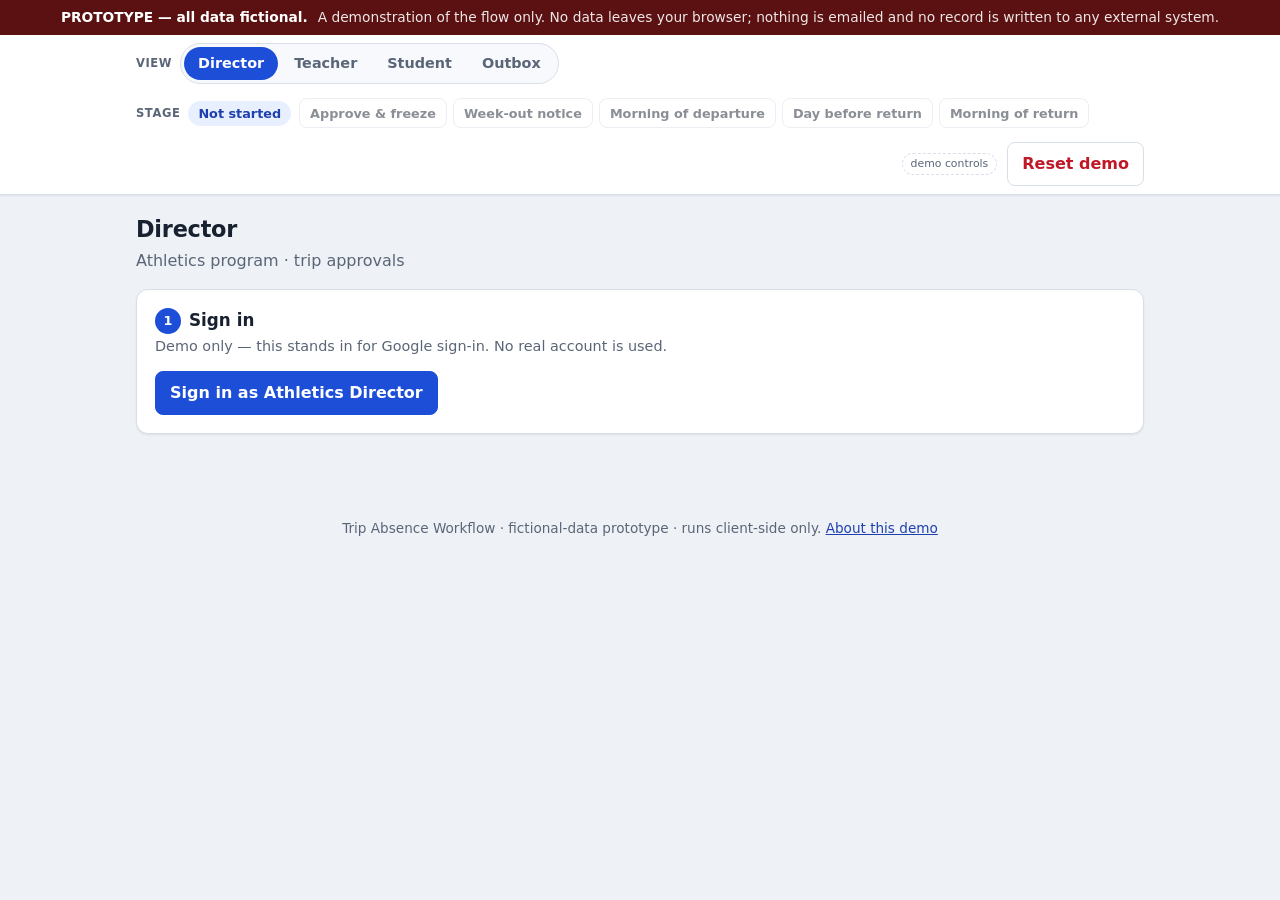
==== index.html @ 953b7033 "Build Trip Absence Workflow clickable prototype Front-end-only prototype per BUILD-BRIEF.md: Directo" ====
<!DOCTYPE html>
<html lang="en">
<head>
  <meta charset="UTF-8" />
  <meta name="viewport" content="width=device-width, initial-scale=1" />
  <meta name="color-scheme" content="light dark" />
  <!-- Embeddable as an iframe (e.g. Google Sites); harmless when served directly. -->
  <meta http-equiv="Content-Security-Policy" content="frame-ancestors *" />
  <meta name="description" content="Prototype of a school Trip Absence Workflow. Fictional data, no backend — runs entirely in the browser." />
  <title>Trip Absence Workflow — Prototype</title>
  <link rel="icon" href="data:image/svg+xml,<svg xmlns='http://www.w3.org/2000/svg' viewBox='0 0 100 100'><text y='.9em' font-size='90'>🧭</text></svg>" />
  <link rel="stylesheet" href="./styles.css" />
</head>
<body>
  <a class="skip-link" href="#view">Skip to content</a>

  <!-- Persistent fictional-data banner -->
  <header class="banner" role="banner">
    <strong>PROTOTYPE — all data fictional.</strong>
    <span class="banner__sub">A demonstration of the flow only. No data leaves your browser; nothing is emailed and no record is written to any external system.</span>
  </header>

  <!-- Demo-only control bar -->
  <div class="toolbar" id="toolbar">
    <div class="toolbar__inner">
      <div class="toolbar__group">
        <span class="toolbar__label" id="view-label">View</span>
        <div class="seg" role="group" aria-labelledby="view-label" id="view-seg">
          <button type="button" class="seg__btn" data-view="director">Director</button>
          <button type="button" class="seg__btn" data-view="teacher">Teacher</button>
          <button type="button" class="seg__btn" data-view="student">Student</button>
          <button type="button" class="seg__btn" data-view="outbox">Outbox</button>
        </div>
      </div>

      <div class="toolbar__group" id="viewing-as-group" hidden>
        <label class="toolbar__label" for="viewing-as">Viewing as</label>
        <select id="viewing-as" class="select"></select>
      </div>

      <div class="toolbar__group toolbar__stages">
        <span class="toolbar__label">Stage</span>
        <span id="stage-readout" class="stage-readout">Not started</span>
        <div class="stage-buttons" id="stage-buttons" role="group" aria-label="Advance the demo clock"></div>
      </div>

      <div class="toolbar__group toolbar__right">
        <span class="toolbar__demo-tag" title="These controls exist only for the demonstration">demo controls</span>
        <button type="button" id="reset-demo" class="btn btn--ghost btn--danger">Reset demo</button>
      </div>
    </div>
  </div>

  <main class="container">
    <div id="view" tabindex="-1"><!-- rendered by app.js --></div>
  </main>

  <footer class="app-footer">
    <p>Trip Absence Workflow · fictional-data prototype · runs client-side only.
       <a href="./README.md">About this demo</a></p>
  </footer>

  <!-- Overlays -->
  <div id="modal-root"></div>
  <div id="toast" class="toast" role="status" aria-live="polite"></div>

  <!-- Relative script paths so the app works at any mount path / from file://. -->
  <script src="./data.js"></script>
  <script src="./app.js"></script>
</body>
</html>
---- styles.css ----
/* =========================================================================
   Trip Absence Workflow — styles.css
   Clean, credible, school-appropriate. Light/dark via prefers-color-scheme.
   ========================================================================= */
:root {
  --accent: #1d4ed8;
  --accent-strong: #1e40af;
  --accent-soft: #e8efff;
  --ink: #18212f;
  --ink-soft: #5a6677;
  --bg: #eef1f6;
  --surface: #ffffff;
  --surface-2: #f7f9fc;
  --border: #d9dfe9;
  --red: #c01827;     --red-bg: #fdecee;
  --amber: #9a6400;   --amber-bg: #fdf2dc;
  --green: #157a45;   --green-bg: #e5f6ec;
  --radius: 12px; --radius-sm: 8px;
  --shadow: 0 1px 2px rgba(16,24,40,.06), 0 10px 26px rgba(16,24,40,.06);
  --shadow-sm: 0 1px 2px rgba(16,24,40,.08);
  --font: system-ui, -apple-system, "Segoe UI", Roboto, Helvetica, Arial, sans-serif;
  --maxw: 1040px;
}
@media (prefers-color-scheme: dark) {
  :root {
    --accent: #6f9bff; --accent-strong: #8db1ff; --accent-soft: #1b2740;
    --ink: #e6edf5; --ink-soft: #9fabba;
    --bg: #0c1118; --surface: #151b24; --surface-2: #1b232e; --border: #2a333f;
    --red: #ff8088; --red-bg: #3a1d22;
    --amber: #f2c463; --amber-bg: #3a2f12;
    --green: #62d39a; --green-bg: #133527;
    --shadow: 0 1px 2px rgba(0,0,0,.4), 0 10px 26px rgba(0,0,0,.35);
  }
}

* , *::before, *::after { box-sizing: border-box; }
body { margin: 0; font-family: var(--font); color: var(--ink); background: var(--bg); line-height: 1.5; }
h1,h2,h3,h4,p { margin: 0; }
a { color: var(--accent-strong); }
code { font-family: ui-monospace, Menlo, Consolas, monospace; background: var(--surface-2);
  border: 1px solid var(--border); border-radius: 4px; padding: 0 .3em; font-size: .9em; }

.skip-link { position: absolute; left: -999px; top: 0; background: var(--accent);
  color: #fff; padding: 8px 14px; z-index: 100; border-radius: 0 0 8px 0; }
.skip-link:focus { left: 0; }

/* Banner */
.banner { background: #5b1111; color: #fff; padding: 7px 16px; text-align: center;
  font-size: .86rem; position: sticky; top: 0; z-index: 30; }
@media (prefers-color-scheme: dark) { .banner { background: #6a1717; } }
.banner__sub { opacity: .9; display: inline-block; margin-left: .4em; }

/* Toolbar */
.toolbar { background: var(--surface); border-bottom: 1px solid var(--border);
  position: sticky; top: 0; z-index: 25; box-shadow: var(--shadow-sm); }
.toolbar__inner { max-width: var(--maxw); margin: 0 auto; padding: 8px 16px;
  display: flex; flex-wrap: wrap; gap: 14px 18px; align-items: center; }
.toolbar__group { display: flex; align-items: center; gap: 8px; }
.toolbar__label { font-size: .72rem; text-transform: uppercase; letter-spacing: .05em;
  color: var(--ink-soft); font-weight: 700; }
.toolbar__right { margin-left: auto; gap: 10px; }
.toolbar__demo-tag { font-size: .68rem; color: var(--ink-soft); border: 1px dashed var(--border);
  border-radius: 999px; padding: 2px 8px; }
.toolbar__stages { flex-wrap: wrap; }
.stage-readout { font-size: .8rem; font-weight: 700; color: var(--accent-strong);
  background: var(--accent-soft); border-radius: 999px; padding: 3px 10px; }
.stage-buttons { display: flex; flex-wrap: wrap; gap: 6px; }

/* Segmented control */
.seg { display: inline-flex; background: var(--surface-2); border: 1px solid var(--border);
  border-radius: 999px; padding: 3px; gap: 2px; }
.seg__btn { border: 0; background: transparent; color: var(--ink-soft); font: inherit;
  font-weight: 600; font-size: .9rem; padding: 6px 14px; border-radius: 999px; cursor: pointer; }
.seg__btn:hover { color: var(--ink); }
.seg__btn[aria-pressed="true"] { background: var(--accent); color: #fff; }

/* Buttons */
.btn { font: inherit; font-weight: 600; color: var(--ink); background: var(--surface);
  border: 1px solid var(--border); border-radius: var(--radius-sm); padding: 9px 14px;
  min-height: 40px; cursor: pointer; white-space: nowrap; }
.btn:hover { border-color: var(--accent); }
.btn:active { transform: translateY(1px); }
.btn:disabled { opacity: .5; cursor: not-allowed; }
.btn--primary { background: var(--accent); border-color: var(--accent); color: #fff; }
.btn--primary:hover { background: var(--accent-strong); border-color: var(--accent-strong); }
.btn--ghost { background: transparent; }
.btn--danger { color: var(--red); }
.btn--danger:hover { border-color: var(--red); }
.btn--sm { min-height: 32px; padding: 5px 10px; font-size: .85rem; }
.btn--stage { min-height: 30px; padding: 4px 10px; font-size: .8rem; }
.btn--stage[data-fired="true"] { background: var(--green-bg); border-color: var(--green); color: var(--green); }

:where(button, a, input, select, textarea):focus-visible {
  outline: 3px solid color-mix(in srgb, var(--accent) 45%, transparent); outline-offset: 1px;
  border-radius: 6px; }

[hidden] { display: none !important; }

/* Layout */
.container { max-width: var(--maxw); margin: 0 auto; padding: 18px 16px 60px; }
.view-head { margin-bottom: 16px; }
.view-head h1 { font-size: 1.4rem; letter-spacing: -.01em; }
.view-head p { color: var(--ink-soft); margin-top: 2px; }
.muted { color: var(--ink-soft); }
.stack > * + * { margin-top: 14px; }

/* Cards */
.card { background: var(--surface); border: 1px solid var(--border); border-radius: var(--radius);
  box-shadow: var(--shadow-sm); padding: 18px; }
.card + .card { margin-top: 14px; }
.card__title { font-size: 1.05rem; font-weight: 700; display: flex; align-items: center; gap: 8px; }
.card__title .step { display: inline-grid; place-items: center; width: 26px; height: 26px;
  border-radius: 50%; background: var(--accent); color: #fff; font-size: .8rem; }
.card__sub { color: var(--ink-soft); font-size: .9rem; margin-top: 2px; }
.card__body { margin-top: 14px; }
.row { display: flex; flex-wrap: wrap; gap: 12px; align-items: flex-end; }
.row > .grow { flex: 1 1 220px; }

/* Forms */
label.field-label, .field-label { font-weight: 600; font-size: .88rem; display: block; margin-bottom: 5px; }
.input, .select, textarea { width: 100%; font: inherit; color: var(--ink); background: var(--surface);
  border: 1px solid var(--border); border-radius: var(--radius-sm); padding: 9px 11px; min-height: 40px; }
textarea { resize: vertical; min-height: 64px; }
.help { font-size: .8rem; color: var(--ink-soft); margin-top: 4px; }

/* Definition list */
.kv { display: grid; grid-template-columns: 1fr; gap: 10px 22px; }
@media (min-width: 560px) { .kv { grid-template-columns: 1fr 1fr; } }
.kv div { display: flex; flex-direction: column; gap: 2px; }
.kv dt { font-size: .74rem; text-transform: uppercase; letter-spacing: .04em; color: var(--ink-soft); }
.kv dd { margin: 0; font-weight: 600; }

/* Tables */
.table-wrap { overflow-x: auto; border: 1px solid var(--border); border-radius: var(--radius-sm); }
table { width: 100%; border-collapse: collapse; font-size: .9rem; }
th, td { text-align: left; padding: 9px 12px; border-bottom: 1px solid var(--border); white-space: nowrap; }
thead th { background: var(--surface-2); font-size: .76rem; text-transform: uppercase; letter-spacing: .04em; color: var(--ink-soft); }
tbody tr:last-child td { border-bottom: 0; }
tr.flagged td { background: var(--amber-bg); }
.cell-flag { color: var(--amber); font-weight: 700; font-size: .8rem; white-space: normal; }

/* Status pills + dots */
.pill { display: inline-flex; align-items: center; gap: 6px; border-radius: 999px;
  padding: 3px 10px; font-size: .8rem; font-weight: 700; border: 1px solid transparent; }
.pill .dot { width: 9px; height: 9px; border-radius: 50%; }
.pill--red { background: var(--red-bg); color: var(--red); } .pill--red .dot { background: var(--red); }
.pill--amber { background: var(--amber-bg); color: var(--amber); } .pill--amber .dot { background: var(--amber); }
.pill--green { background: var(--green-bg); color: var(--green); } .pill--green .dot { background: var(--green); }
.pill--neutral { background: var(--surface-2); color: var(--ink-soft); border-color: var(--border); }

/* Tag / chips */
.chip { display: inline-block; background: var(--surface-2); border: 1px solid var(--border);
  border-radius: 999px; padding: 2px 9px; font-size: .78rem; color: var(--ink-soft); }

/* Affected list */
.affected-group { border: 1px solid var(--border); border-radius: var(--radius-sm); padding: 12px; }
.affected-group + .affected-group { margin-top: 10px; }
.affected-group h4 { font-size: .95rem; }
.affected-group ul { margin: 8px 0 0; padding-left: 18px; }
.affected-group li { font-size: .88rem; }

/* List of selectable students (teacher view) */
.list { display: flex; flex-direction: column; gap: 8px; }
.list__item { display: flex; align-items: center; gap: 10px; width: 100%; text-align: left;
  background: var(--surface); border: 1px solid var(--border); border-radius: var(--radius-sm);
  padding: 10px 12px; cursor: pointer; font: inherit; }
.list__item:hover { border-color: var(--accent); }
.list__item[aria-current="true"] { border-color: var(--accent); background: var(--accent-soft); }
.list__item .grow { flex: 1; }
.list__item small { color: var(--ink-soft); }

/* Two-column split (teacher) */
.split { display: grid; grid-template-columns: 1fr; gap: 14px; }
@media (min-width: 820px) { .split { grid-template-columns: 320px 1fr; align-items: start; } }

/* Radio / checkbox groups */
.opt { display: flex; align-items: flex-start; gap: 9px; padding: 7px 0; cursor: pointer; }
.opt input { width: 18px; height: 18px; margin-top: 2px; accent-color: var(--accent); }
.opt .opt__text { font-weight: 500; }
.opt .opt__hint { display: block; font-size: .8rem; color: var(--ink-soft); }
fieldset { border: 1px solid var(--border); border-radius: var(--radius-sm); padding: 12px 14px; margin: 0; }
legend { font-weight: 700; font-size: .9rem; padding: 0 6px; }

/* Three-question finalize block */
.three-q { display: flex; flex-direction: column; gap: 6px; }
.three-q .q { display: flex; align-items: center; gap: 10px; justify-content: space-between;
  padding: 8px 0; border-bottom: 1px dashed var(--border); }
.three-q .q:last-child { border-bottom: 0; }
.yn { display: inline-flex; gap: 4px; }
.yn button { min-height: 32px; padding: 4px 12px; }
.yn button[aria-pressed="true"][data-yn="yes"] { background: var(--green); border-color: var(--green); color: #fff; }
.yn button[aria-pressed="true"][data-yn="no"] { background: var(--red); border-color: var(--red); color: #fff; }

/* Templates (close-out) */
.template { border: 1px solid var(--border); border-radius: var(--radius-sm); padding: 12px; background: var(--surface-2); }
.template + .template { margin-top: 10px; }
.template__head { display: flex; align-items: center; gap: 10px; }
.template__head h4 { font-size: .92rem; flex: 1; }
.template pre { white-space: pre-wrap; font-family: inherit; font-size: .86rem; margin: 8px 0 0;
  background: var(--surface); border: 1px solid var(--border); border-radius: 6px; padding: 10px; }
.note-box { border-left: 3px solid var(--accent); background: var(--accent-soft); border-radius: 6px;
  padding: 10px 12px; font-size: .86rem; }

/* Outbox email cards */
.email { border: 1px solid var(--border); border-radius: var(--radius); background: var(--surface); box-shadow: var(--shadow-sm); }
.email + .email { margin-top: 12px; }
.email__head { padding: 12px 14px; border-bottom: 1px solid var(--border); }
.email__subject { font-weight: 700; }
.email__meta { font-size: .82rem; color: var(--ink-soft); margin-top: 4px; }
.email__meta b { color: var(--ink); font-weight: 600; }
.email__body { padding: 12px 14px; white-space: pre-wrap; font-size: .9rem; }
.email__stage { font-size: .72rem; }

/* Dashboard */
.dash-group h3 { font-size: 1rem; margin: 18px 0 8px; }
.dash-card { display: flex; align-items: center; gap: 12px; }
.dash-card .grow { flex: 1; }
.countdown { font-weight: 700; color: var(--accent-strong); }

/* Empty states */
.empty { text-align: center; color: var(--ink-soft); padding: 36px 16px; border: 1px dashed var(--border);
  border-radius: var(--radius); background: var(--surface); }
.empty h3 { color: var(--ink); margin-bottom: 6px; }

/* File upload */
.dropzone { border: 1px dashed var(--border); border-radius: var(--radius-sm); padding: 16px; background: var(--surface-2); text-align: center; }
.dropzone input[type=file] { margin-top: 8px; }

/* Modal */
.modal-overlay { position: fixed; inset: 0; background: rgba(8,12,20,.55); display: grid; place-items: center;
  padding: 16px; z-index: 60; }
.modal { background: var(--surface); border-radius: var(--radius); box-shadow: var(--shadow);
  max-width: 460px; width: 100%; padding: 22px; }
.modal h2 { font-size: 1.15rem; margin-bottom: 8px; }
.modal p { color: var(--ink-soft); }
.modal__actions { display: flex; justify-content: flex-end; gap: 10px; margin-top: 18px; }

/* Toast */
.toast { position: fixed; left: 50%; bottom: 24px; transform: translateX(-50%) translateY(16px);
  background: var(--ink); color: var(--bg); padding: 10px 16px; border-radius: 999px; font-size: .9rem;
  box-shadow: var(--shadow); opacity: 0; pointer-events: none; transition: opacity .2s, transform .2s; z-index: 70; max-width: 92vw; }
.toast.show { opacity: 1; transform: translateX(-50%) translateY(0); }
.toast.error { background: var(--red); color: #fff; }

.app-footer { max-width: var(--maxw); margin: 0 auto; padding: 24px 16px; color: var(--ink-soft); font-size: .85rem; text-align: center; }

@media (prefers-reduced-motion: reduce) { * { transition: none !important; } }

/* Print: just the current view, single column */
@media print {
  .banner, .toolbar, .app-footer, .toast, .skip-link { display: none !important; }
  body { background: #fff; }
  .card, .email { box-shadow: none; break-inside: avoid; }
  .split { grid-template-columns: 1fr; }
}
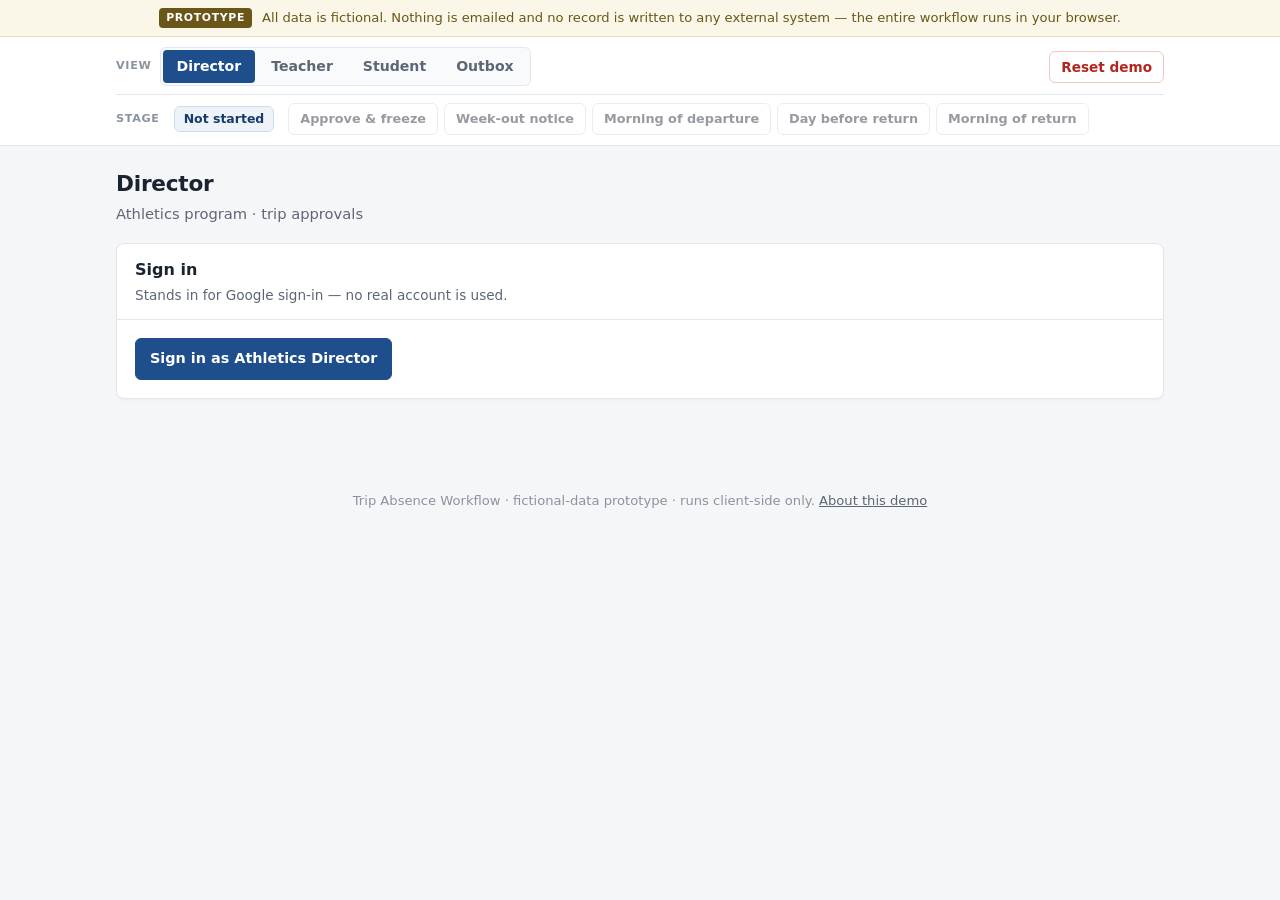
==== commit da180066: "Redesign: professional light theme, two-row toolbar, Drive-style Director sheet - Toolbar: View + Re" ====
--- a/index.html
+++ b/index.html
@@ -3,7 +3,7 @@
 <head>
   <meta charset="UTF-8" />
   <meta name="viewport" content="width=device-width, initial-scale=1" />
-  <meta name="color-scheme" content="light dark" />
+  <meta name="color-scheme" content="light" />
   <!-- Embeddable as an iframe (e.g. Google Sites); harmless when served directly. -->
   <meta http-equiv="Content-Security-Policy" content="frame-ancestors *" />
   <meta name="description" content="Prototype of a school Trip Absence Workflow. Fictional data, no backend — runs entirely in the browser." />
@@ -14,39 +14,40 @@
 <body>
   <a class="skip-link" href="#view">Skip to content</a>
 
-  <!-- Persistent fictional-data banner -->
-  <header class="banner" role="banner">
-    <strong>PROTOTYPE — all data fictional.</strong>
-    <span class="banner__sub">A demonstration of the flow only. No data leaves your browser; nothing is emailed and no record is written to any external system.</span>
-  </header>
+  <!-- Persistent fictional-data notice -->
+  <div class="banner" role="note">
+    <span class="banner__tag">Prototype</span>
+    <span class="banner__text">All data is fictional. Nothing is emailed and no record is written to any external system — the entire workflow runs in your browser.</span>
+  </div>
 
   <!-- Demo-only control bar -->
   <div class="toolbar" id="toolbar">
     <div class="toolbar__inner">
-      <div class="toolbar__group">
-        <span class="toolbar__label" id="view-label">View</span>
-        <div class="seg" role="group" aria-labelledby="view-label" id="view-seg">
-          <button type="button" class="seg__btn" data-view="director">Director</button>
-          <button type="button" class="seg__btn" data-view="teacher">Teacher</button>
-          <button type="button" class="seg__btn" data-view="student">Student</button>
-          <button type="button" class="seg__btn" data-view="outbox">Outbox</button>
+      <div class="toolbar__row">
+        <div class="toolbar__group">
+          <span class="toolbar__label" id="view-label">View</span>
+          <div class="seg" role="group" aria-labelledby="view-label" id="view-seg">
+            <button type="button" class="seg__btn" data-view="director">Director</button>
+            <button type="button" class="seg__btn" data-view="teacher">Teacher</button>
+            <button type="button" class="seg__btn" data-view="student">Student</button>
+            <button type="button" class="seg__btn" data-view="outbox">Outbox</button>
+          </div>
+        </div>
+
+        <div class="toolbar__group" id="viewing-as-group" hidden>
+          <label class="toolbar__label" for="viewing-as">Viewing as</label>
+          <select id="viewing-as" class="select select--inline"></select>
+        </div>
+
+        <div class="toolbar__group toolbar__right">
+          <button type="button" id="reset-demo" class="btn btn--sm btn--ghost btn--danger">Reset demo</button>
         </div>
       </div>
 
-      <div class="toolbar__group" id="viewing-as-group" hidden>
-        <label class="toolbar__label" for="viewing-as">Viewing as</label>
-        <select id="viewing-as" class="select"></select>
-      </div>
-
-      <div class="toolbar__group toolbar__stages">
+      <div class="toolbar__row toolbar__row--stages">
         <span class="toolbar__label">Stage</span>
         <span id="stage-readout" class="stage-readout">Not started</span>
         <div class="stage-buttons" id="stage-buttons" role="group" aria-label="Advance the demo clock"></div>
-      </div>
-
-      <div class="toolbar__group toolbar__right">
-        <span class="toolbar__demo-tag" title="These controls exist only for the demonstration">demo controls</span>
-        <button type="button" id="reset-demo" class="btn btn--ghost btn--danger">Reset demo</button>
       </div>
     </div>
   </div>
--- a/styles.css
+++ b/styles.css
@@ -1,255 +1,332 @@
 /* =========================================================================
    Trip Absence Workflow — styles.css
-   Clean, credible, school-appropriate. Light/dark via prefers-color-scheme.
+   Professional, flat, light. White surfaces, restrained accent, square-ish
+   corners, hairline borders rather than heavy shadows.
    ========================================================================= */
 :root {
-  --accent: #1d4ed8;
-  --accent-strong: #1e40af;
-  --accent-soft: #e8efff;
-  --ink: #18212f;
-  --ink-soft: #5a6677;
-  --bg: #eef1f6;
+  --accent: #1f4e8c;            /* a sober navy-blue */
+  --accent-strong: #163a69;
+  --accent-soft: #eef3fa;
+  --accent-line: #cdddf0;
+
+  --ink: #1b2330;
+  --ink-soft: #5c6675;
+  --ink-faint: #8a93a1;
+
+  --bg: #f5f6f8;
   --surface: #ffffff;
-  --surface-2: #f7f9fc;
-  --border: #d9dfe9;
-  --red: #c01827;     --red-bg: #fdecee;
-  --amber: #9a6400;   --amber-bg: #fdf2dc;
-  --green: #157a45;   --green-bg: #e5f6ec;
-  --radius: 12px; --radius-sm: 8px;
-  --shadow: 0 1px 2px rgba(16,24,40,.06), 0 10px 26px rgba(16,24,40,.06);
-  --shadow-sm: 0 1px 2px rgba(16,24,40,.08);
-  --font: system-ui, -apple-system, "Segoe UI", Roboto, Helvetica, Arial, sans-serif;
-  --maxw: 1040px;
+  --surface-2: #f8fafc;
+  --border: #e3e7ee;
+  --border-strong: #cfd6e0;
+
+  --red: #b3261e;     --red-bg: #fbecea;   --red-line: #f0c7c3;
+  --amber: #8a5a00;   --amber-bg: #fbf2df; --amber-line: #ecd9ad;
+  --green: #1d7a46;   --green-bg: #e8f5ed; --green-line: #bfe3cd;
+
+  --radius: 8px;
+  --radius-sm: 6px;
+  --radius-pill: 999px;
+  --shadow-sm: 0 1px 2px rgba(20, 30, 50, .05);
+  --shadow: 0 1px 3px rgba(20, 30, 50, .08);
+
+  --font: "Inter", system-ui, -apple-system, "Segoe UI", Roboto, Helvetica, Arial, sans-serif;
+  --maxw: 1080px;
 }
-@media (prefers-color-scheme: dark) {
-  :root {
-    --accent: #6f9bff; --accent-strong: #8db1ff; --accent-soft: #1b2740;
-    --ink: #e6edf5; --ink-soft: #9fabba;
-    --bg: #0c1118; --surface: #151b24; --surface-2: #1b232e; --border: #2a333f;
-    --red: #ff8088; --red-bg: #3a1d22;
-    --amber: #f2c463; --amber-bg: #3a2f12;
-    --green: #62d39a; --green-bg: #133527;
-    --shadow: 0 1px 2px rgba(0,0,0,.4), 0 10px 26px rgba(0,0,0,.35);
-  }
-}
 
 * , *::before, *::after { box-sizing: border-box; }
-body { margin: 0; font-family: var(--font); color: var(--ink); background: var(--bg); line-height: 1.5; }
-h1,h2,h3,h4,p { margin: 0; }
-a { color: var(--accent-strong); }
-code { font-family: ui-monospace, Menlo, Consolas, monospace; background: var(--surface-2);
-  border: 1px solid var(--border); border-radius: 4px; padding: 0 .3em; font-size: .9em; }
+html { -webkit-text-size-adjust: 100%; }
+body { margin: 0; font-family: var(--font); color: var(--ink); background: var(--bg);
+  line-height: 1.5; font-size: 15px; -webkit-font-smoothing: antialiased; }
+h1, h2, h3, h4, p { margin: 0; }
+a { color: var(--accent); }
+code { font-family: ui-monospace, SFMono-Regular, Menlo, Consolas, monospace;
+  background: var(--surface-2); border: 1px solid var(--border); border-radius: 4px;
+  padding: 0 .3em; font-size: .9em; }
 
 .skip-link { position: absolute; left: -999px; top: 0; background: var(--accent);
-  color: #fff; padding: 8px 14px; z-index: 100; border-radius: 0 0 8px 0; }
+  color: #fff; padding: 8px 14px; z-index: 100; border-radius: 0 0 6px 0; }
 .skip-link:focus { left: 0; }
 
-/* Banner */
-.banner { background: #5b1111; color: #fff; padding: 7px 16px; text-align: center;
-  font-size: .86rem; position: sticky; top: 0; z-index: 30; }
-@media (prefers-color-scheme: dark) { .banner { background: #6a1717; } }
-.banner__sub { opacity: .9; display: inline-block; margin-left: .4em; }
-
-/* Toolbar */
+.muted { color: var(--ink-soft); }
+[hidden] { display: none !important; }
+
+/* Banner — quiet, factual strip */
+.banner { display: flex; align-items: center; gap: 10px; justify-content: center;
+  flex-wrap: wrap; background: #fbf7e8; border-bottom: 1px solid #ecdfb8;
+  color: #6a5618; padding: 8px 16px; font-size: .82rem; }
+.banner__tag { text-transform: uppercase; letter-spacing: .06em; font-weight: 700;
+  font-size: .68rem; background: #6a5618; color: #fff; border-radius: 4px; padding: 2px 7px; }
+.banner__text { color: #6a5618; }
+
+/* =========================================================================
+   Toolbar — two tidy rows; nothing overflows
+   ========================================================================= */
 .toolbar { background: var(--surface); border-bottom: 1px solid var(--border);
-  position: sticky; top: 0; z-index: 25; box-shadow: var(--shadow-sm); }
-.toolbar__inner { max-width: var(--maxw); margin: 0 auto; padding: 8px 16px;
-  display: flex; flex-wrap: wrap; gap: 14px 18px; align-items: center; }
+  position: sticky; top: 0; z-index: 25; }
+.toolbar__inner { max-width: var(--maxw); margin: 0 auto; padding: 10px 16px;
+  display: flex; flex-direction: column; gap: 8px; }
+.toolbar__row { display: flex; align-items: center; gap: 14px; flex-wrap: wrap; }
+.toolbar__row--stages { padding-top: 8px; border-top: 1px solid var(--border); }
 .toolbar__group { display: flex; align-items: center; gap: 8px; }
-.toolbar__label { font-size: .72rem; text-transform: uppercase; letter-spacing: .05em;
-  color: var(--ink-soft); font-weight: 700; }
-.toolbar__right { margin-left: auto; gap: 10px; }
-.toolbar__demo-tag { font-size: .68rem; color: var(--ink-soft); border: 1px dashed var(--border);
-  border-radius: 999px; padding: 2px 8px; }
-.toolbar__stages { flex-wrap: wrap; }
-.stage-readout { font-size: .8rem; font-weight: 700; color: var(--accent-strong);
-  background: var(--accent-soft); border-radius: 999px; padding: 3px 10px; }
+.toolbar__right { margin-left: auto; }
+.toolbar__label { font-size: .7rem; text-transform: uppercase; letter-spacing: .06em;
+  color: var(--ink-faint); font-weight: 700; }
+.stage-readout { font-size: .78rem; font-weight: 600; color: var(--accent-strong);
+  background: var(--accent-soft); border: 1px solid var(--accent-line);
+  border-radius: var(--radius-sm); padding: 3px 9px; }
 .stage-buttons { display: flex; flex-wrap: wrap; gap: 6px; }
 
-/* Segmented control */
+/* Segmented control — flatter, rectangular with a soft radius */
 .seg { display: inline-flex; background: var(--surface-2); border: 1px solid var(--border);
-  border-radius: 999px; padding: 3px; gap: 2px; }
+  border-radius: var(--radius-sm); padding: 2px; gap: 2px; }
 .seg__btn { border: 0; background: transparent; color: var(--ink-soft); font: inherit;
-  font-weight: 600; font-size: .9rem; padding: 6px 14px; border-radius: 999px; cursor: pointer; }
-.seg__btn:hover { color: var(--ink); }
+  font-weight: 600; font-size: .88rem; padding: 6px 14px; border-radius: 4px; cursor: pointer; }
+.seg__btn:hover { color: var(--ink); background: rgba(31,78,140,.06); }
 .seg__btn[aria-pressed="true"] { background: var(--accent); color: #fff; }
 
-/* Buttons */
-.btn { font: inherit; font-weight: 600; color: var(--ink); background: var(--surface);
-  border: 1px solid var(--border); border-radius: var(--radius-sm); padding: 9px 14px;
-  min-height: 40px; cursor: pointer; white-space: nowrap; }
-.btn:hover { border-color: var(--accent); }
-.btn:active { transform: translateY(1px); }
-.btn:disabled { opacity: .5; cursor: not-allowed; }
+/* =========================================================================
+   Buttons — flat, rectangular
+   ========================================================================= */
+.btn { font: inherit; font-weight: 600; font-size: .9rem; color: var(--ink);
+  background: var(--surface); border: 1px solid var(--border-strong);
+  border-radius: var(--radius-sm); padding: 9px 14px; min-height: 38px; cursor: pointer;
+  white-space: nowrap; transition: background .12s, border-color .12s; }
+.btn:hover { background: var(--surface-2); border-color: var(--accent-line); }
+.btn:active { background: var(--accent-soft); }
+.btn:disabled { opacity: .45; cursor: not-allowed; background: var(--surface); }
 .btn--primary { background: var(--accent); border-color: var(--accent); color: #fff; }
 .btn--primary:hover { background: var(--accent-strong); border-color: var(--accent-strong); }
-.btn--ghost { background: transparent; }
-.btn--danger { color: var(--red); }
-.btn--danger:hover { border-color: var(--red); }
-.btn--sm { min-height: 32px; padding: 5px 10px; font-size: .85rem; }
-.btn--stage { min-height: 30px; padding: 4px 10px; font-size: .8rem; }
-.btn--stage[data-fired="true"] { background: var(--green-bg); border-color: var(--green); color: var(--green); }
+.btn--primary:disabled { background: var(--accent); border-color: var(--accent); }
+.btn--ghost { background: transparent; border-color: var(--border); }
+.btn--ghost:hover { background: var(--surface-2); }
+.btn--danger { color: var(--red); border-color: var(--red-line); }
+.btn--danger:hover { background: var(--red-bg); border-color: var(--red); }
+.btn--sm { min-height: 32px; padding: 5px 11px; font-size: .85rem; }
+.btn--stage { min-height: 30px; padding: 5px 11px; font-size: .8rem; font-weight: 600; }
+.btn--stage[data-fired="true"] { background: var(--green-bg); border-color: var(--green-line); color: var(--green); }
+.btn--block { width: 100%; justify-content: center; display: inline-flex; align-items: center; gap: 8px; }
 
 :where(button, a, input, select, textarea):focus-visible {
-  outline: 3px solid color-mix(in srgb, var(--accent) 45%, transparent); outline-offset: 1px;
-  border-radius: 6px; }
-
-[hidden] { display: none !important; }
-
-/* Layout */
-.container { max-width: var(--maxw); margin: 0 auto; padding: 18px 16px 60px; }
-.view-head { margin-bottom: 16px; }
-.view-head h1 { font-size: 1.4rem; letter-spacing: -.01em; }
-.view-head p { color: var(--ink-soft); margin-top: 2px; }
-.muted { color: var(--ink-soft); }
-.stack > * + * { margin-top: 14px; }
-
-/* Cards */
-.card { background: var(--surface); border: 1px solid var(--border); border-radius: var(--radius);
-  box-shadow: var(--shadow-sm); padding: 18px; }
-.card + .card { margin-top: 14px; }
-.card__title { font-size: 1.05rem; font-weight: 700; display: flex; align-items: center; gap: 8px; }
-.card__title .step { display: inline-grid; place-items: center; width: 26px; height: 26px;
-  border-radius: 50%; background: var(--accent); color: #fff; font-size: .8rem; }
-.card__sub { color: var(--ink-soft); font-size: .9rem; margin-top: 2px; }
-.card__body { margin-top: 14px; }
+  outline: 2px solid var(--accent); outline-offset: 1px; border-radius: 5px; }
+
+/* =========================================================================
+   Layout
+   ========================================================================= */
+.container { max-width: var(--maxw); margin: 0 auto; padding: 22px 16px 64px; }
+.view-head { margin-bottom: 18px; }
+.view-head h1 { font-size: 1.35rem; font-weight: 700; letter-spacing: -.01em; }
+.view-head p { color: var(--ink-soft); margin-top: 3px; font-size: .92rem; }
+.stack > * + * { margin-top: 16px; }
+
+/* Section tabs (Director: Approve / Dashboard) */
+.tabs { display: inline-flex; gap: 4px; border-bottom: 1px solid var(--border);
+  margin-bottom: 18px; width: 100%; }
+.tabs__btn { border: 0; background: transparent; font: inherit; font-weight: 600;
+  font-size: .92rem; color: var(--ink-soft); padding: 8px 14px; cursor: pointer;
+  border-bottom: 2px solid transparent; margin-bottom: -1px; }
+.tabs__btn:hover { color: var(--ink); }
+.tabs__btn[aria-pressed="true"] { color: var(--accent); border-bottom-color: var(--accent); }
+
+/* =========================================================================
+   Cards — flat, hairline border
+   ========================================================================= */
+.card { background: var(--surface); border: 1px solid var(--border);
+  border-radius: var(--radius); box-shadow: var(--shadow-sm); }
+.card__head { padding: 14px 18px; border-bottom: 1px solid var(--border); }
+.card__head--plain { border-bottom: 0; padding-bottom: 0; }
+.card__title { font-size: 1rem; font-weight: 700; display: flex; align-items: center;
+  gap: 9px; flex-wrap: wrap; }
+.card__sub { color: var(--ink-soft); font-size: .85rem; margin-top: 3px; }
+.card__body { padding: 18px; }
+.card__body + .card__body { padding-top: 0; }
+.card + .card { margin-top: 16px; }
+
+.eyebrow { font-size: .7rem; text-transform: uppercase; letter-spacing: .06em;
+  font-weight: 700; color: var(--accent); }
+
 .row { display: flex; flex-wrap: wrap; gap: 12px; align-items: flex-end; }
 .row > .grow { flex: 1 1 220px; }
-
-/* Forms */
-label.field-label, .field-label { font-weight: 600; font-size: .88rem; display: block; margin-bottom: 5px; }
-.input, .select, textarea { width: 100%; font: inherit; color: var(--ink); background: var(--surface);
-  border: 1px solid var(--border); border-radius: var(--radius-sm); padding: 9px 11px; min-height: 40px; }
-textarea { resize: vertical; min-height: 64px; }
-.help { font-size: .8rem; color: var(--ink-soft); margin-top: 4px; }
+.row--between { justify-content: space-between; align-items: center; }
+.spacer { flex: 1 1 auto; }
+
+/* =========================================================================
+   Forms
+   ========================================================================= */
+.field-label { font-weight: 600; font-size: .85rem; display: block; margin-bottom: 5px; color: var(--ink); }
+.input, .select, textarea { width: 100%; font: inherit; font-size: .92rem; color: var(--ink);
+  background: var(--surface); border: 1px solid var(--border-strong);
+  border-radius: var(--radius-sm); padding: 9px 11px; min-height: 38px; }
+.input:focus, .select:focus, textarea:focus { border-color: var(--accent); }
+.select--inline { min-height: 34px; padding: 5px 9px; font-size: .88rem; border-color: var(--border); }
+textarea { resize: vertical; min-height: 60px; line-height: 1.45; }
+.help { font-size: .8rem; color: var(--ink-soft); margin-top: 5px; }
 
 /* Definition list */
-.kv { display: grid; grid-template-columns: 1fr; gap: 10px 22px; }
+.kv { display: grid; grid-template-columns: 1fr; gap: 12px 24px; }
 @media (min-width: 560px) { .kv { grid-template-columns: 1fr 1fr; } }
 .kv div { display: flex; flex-direction: column; gap: 2px; }
-.kv dt { font-size: .74rem; text-transform: uppercase; letter-spacing: .04em; color: var(--ink-soft); }
-.kv dd { margin: 0; font-weight: 600; }
-
-/* Tables */
+.kv dt { font-size: .72rem; text-transform: uppercase; letter-spacing: .04em; color: var(--ink-faint); font-weight: 600; }
+.kv dd { margin: 0; font-weight: 600; font-size: .92rem; }
+
+/* Two-column Director layout: sheet (main) + side rail */
+.dir-grid { display: grid; grid-template-columns: 1fr; gap: 16px; align-items: start; }
+@media (min-width: 900px) { .dir-grid { grid-template-columns: minmax(0, 1.6fr) minmax(280px, 1fr); } }
+.dir-side { display: flex; flex-direction: column; gap: 16px; position: sticky; top: 132px; }
+@media (max-width: 899px) { .dir-side { position: static; } }
+
+/* =========================================================================
+   Tables
+   ========================================================================= */
 .table-wrap { overflow-x: auto; border: 1px solid var(--border); border-radius: var(--radius-sm); }
-table { width: 100%; border-collapse: collapse; font-size: .9rem; }
+table { width: 100%; border-collapse: collapse; font-size: .88rem; }
 th, td { text-align: left; padding: 9px 12px; border-bottom: 1px solid var(--border); white-space: nowrap; }
-thead th { background: var(--surface-2); font-size: .76rem; text-transform: uppercase; letter-spacing: .04em; color: var(--ink-soft); }
+thead th { background: var(--surface-2); font-size: .72rem; text-transform: uppercase;
+  letter-spacing: .04em; color: var(--ink-faint); font-weight: 700; }
 tbody tr:last-child td { border-bottom: 0; }
+tbody tr:hover td { background: var(--surface-2); }
 tr.flagged td { background: var(--amber-bg); }
-.cell-flag { color: var(--amber); font-weight: 700; font-size: .8rem; white-space: normal; }
-
-/* Status pills + dots */
-.pill { display: inline-flex; align-items: center; gap: 6px; border-radius: 999px;
-  padding: 3px 10px; font-size: .8rem; font-weight: 700; border: 1px solid transparent; }
-.pill .dot { width: 9px; height: 9px; border-radius: 50%; }
-.pill--red { background: var(--red-bg); color: var(--red); } .pill--red .dot { background: var(--red); }
-.pill--amber { background: var(--amber-bg); color: var(--amber); } .pill--amber .dot { background: var(--amber); }
-.pill--green { background: var(--green-bg); color: var(--green); } .pill--green .dot { background: var(--green); }
-.pill--neutral { background: var(--surface-2); color: var(--ink-soft); border-color: var(--border); }
-
-/* Tag / chips */
+tr.flagged:hover td { background: #f7ebcf; }
+.cell-flag { color: var(--amber); font-weight: 600; font-size: .8rem; white-space: normal; }
+.num { color: var(--ink-faint); font-variant-numeric: tabular-nums; }
+
+/* =========================================================================
+   Status pills + dots
+   ========================================================================= */
+.pill { display: inline-flex; align-items: center; gap: 6px; border-radius: var(--radius-sm);
+  padding: 3px 9px; font-size: .78rem; font-weight: 600; border: 1px solid transparent; }
+.pill .dot { width: 8px; height: 8px; border-radius: 50%; flex: none; }
+.pill--red { background: var(--red-bg); color: var(--red); border-color: var(--red-line); } .pill--red .dot { background: var(--red); }
+.pill--amber { background: var(--amber-bg); color: var(--amber); border-color: var(--amber-line); } .pill--amber .dot { background: var(--amber); }
+.pill--green { background: var(--green-bg); color: var(--green); border-color: var(--green-line); } .pill--green .dot { background: var(--green); }
+.pill--neutral { background: var(--surface-2); color: var(--ink-soft); border-color: var(--border); } .pill--neutral .dot { background: var(--ink-faint); }
+
 .chip { display: inline-block; background: var(--surface-2); border: 1px solid var(--border);
-  border-radius: 999px; padding: 2px 9px; font-size: .78rem; color: var(--ink-soft); }
+  border-radius: var(--radius-sm); padding: 2px 8px; font-size: .76rem; color: var(--ink-soft); font-weight: 500; }
+
+/* Trip summary header (prepopulated from the loaded sheet) */
+.trip-summary { border: 1px solid var(--border); border-radius: var(--radius-sm);
+  background: var(--surface-2); padding: 14px 16px; margin-bottom: 16px; }
+.trip-summary__name { font-weight: 700; font-size: 1.02rem; }
+.trip-summary__meta { color: var(--ink-soft); font-size: .85rem; margin-top: 2px; }
+.trip-summary .kv { margin-top: 12px; }
+
+/* Source picker (simulated Google Drive + sample) */
+.source { display: flex; flex-direction: column; gap: 10px; }
+.source__btn { display: flex; align-items: center; gap: 12px; width: 100%; text-align: left;
+  background: var(--surface); border: 1px solid var(--border-strong); border-radius: var(--radius-sm);
+  padding: 12px 14px; cursor: pointer; font: inherit; }
+.source__btn:hover:not(:disabled) { border-color: var(--accent-line); background: var(--surface-2); }
+.source__btn:disabled { cursor: not-allowed; opacity: .85; }
+.source__icon { width: 30px; height: 30px; flex: none; display: grid; place-items: center; }
+.source__icon svg { width: 26px; height: 26px; display: block; }
+.source__main { flex: 1; min-width: 0; }
+.source__title { font-weight: 600; font-size: .92rem; }
+.source__desc { font-size: .8rem; color: var(--ink-soft); margin-top: 1px; }
+.source__hint { font-size: .72rem; color: var(--ink-faint); border: 1px dashed var(--border-strong);
+  border-radius: 4px; padding: 1px 6px; flex: none; }
 
 /* Affected list */
-.affected-group { border: 1px solid var(--border); border-radius: var(--radius-sm); padding: 12px; }
+.affected-group { border: 1px solid var(--border); border-radius: var(--radius-sm); padding: 12px 14px; }
 .affected-group + .affected-group { margin-top: 10px; }
-.affected-group h4 { font-size: .95rem; }
+.affected-group h4 { font-size: .92rem; display: flex; align-items: center; gap: 8px; }
 .affected-group ul { margin: 8px 0 0; padding-left: 18px; }
-.affected-group li { font-size: .88rem; }
-
-/* List of selectable students (teacher view) */
-.list { display: flex; flex-direction: column; gap: 8px; }
+.affected-group li { font-size: .86rem; margin: 2px 0; }
+
+/* Selectable student list (teacher view) */
+.list { display: flex; flex-direction: column; gap: 6px; }
 .list__item { display: flex; align-items: center; gap: 10px; width: 100%; text-align: left;
   background: var(--surface); border: 1px solid var(--border); border-radius: var(--radius-sm);
-  padding: 10px 12px; cursor: pointer; font: inherit; }
-.list__item:hover { border-color: var(--accent); }
+  padding: 9px 12px; cursor: pointer; font: inherit; }
+.list__item:hover { border-color: var(--accent-line); background: var(--surface-2); }
 .list__item[aria-current="true"] { border-color: var(--accent); background: var(--accent-soft); }
 .list__item .grow { flex: 1; }
 .list__item small { color: var(--ink-soft); }
 
 /* Two-column split (teacher) */
-.split { display: grid; grid-template-columns: 1fr; gap: 14px; }
-@media (min-width: 820px) { .split { grid-template-columns: 320px 1fr; align-items: start; } }
+.split { display: grid; grid-template-columns: 1fr; gap: 16px; align-items: start; }
+@media (min-width: 860px) { .split { grid-template-columns: 300px 1fr; } }
 
 /* Radio / checkbox groups */
-.opt { display: flex; align-items: flex-start; gap: 9px; padding: 7px 0; cursor: pointer; }
-.opt input { width: 18px; height: 18px; margin-top: 2px; accent-color: var(--accent); }
-.opt .opt__text { font-weight: 500; }
-.opt .opt__hint { display: block; font-size: .8rem; color: var(--ink-soft); }
+.opt { display: flex; align-items: flex-start; gap: 9px; padding: 6px 0; cursor: pointer; }
+.opt input { width: 17px; height: 17px; margin-top: 2px; accent-color: var(--accent); flex: none; }
+.opt__text { font-weight: 500; font-size: .9rem; }
+.opt__hint { display: block; font-size: .79rem; color: var(--ink-soft); }
 fieldset { border: 1px solid var(--border); border-radius: var(--radius-sm); padding: 12px 14px; margin: 0; }
-legend { font-weight: 700; font-size: .9rem; padding: 0 6px; }
+legend { font-weight: 700; font-size: .85rem; padding: 0 6px; color: var(--ink); }
 
 /* Three-question finalize block */
-.three-q { display: flex; flex-direction: column; gap: 6px; }
+.three-q { display: flex; flex-direction: column; }
 .three-q .q { display: flex; align-items: center; gap: 10px; justify-content: space-between;
-  padding: 8px 0; border-bottom: 1px dashed var(--border); }
+  padding: 9px 0; border-bottom: 1px solid var(--border); font-size: .9rem; }
 .three-q .q:last-child { border-bottom: 0; }
-.yn { display: inline-flex; gap: 4px; }
-.yn button { min-height: 32px; padding: 4px 12px; }
+.yn { display: inline-flex; gap: 4px; flex: none; }
+.yn button { min-height: 30px; padding: 4px 13px; }
 .yn button[aria-pressed="true"][data-yn="yes"] { background: var(--green); border-color: var(--green); color: #fff; }
 .yn button[aria-pressed="true"][data-yn="no"] { background: var(--red); border-color: var(--red); color: #fff; }
 
-/* Templates (close-out) */
-.template { border: 1px solid var(--border); border-radius: var(--radius-sm); padding: 12px; background: var(--surface-2); }
+/* Close-out templates */
+.template { border: 1px solid var(--border); border-radius: var(--radius-sm); padding: 12px 14px; background: var(--surface-2); }
 .template + .template { margin-top: 10px; }
 .template__head { display: flex; align-items: center; gap: 10px; }
-.template__head h4 { font-size: .92rem; flex: 1; }
-.template pre { white-space: pre-wrap; font-family: inherit; font-size: .86rem; margin: 8px 0 0;
-  background: var(--surface); border: 1px solid var(--border); border-radius: 6px; padding: 10px; }
-.note-box { border-left: 3px solid var(--accent); background: var(--accent-soft); border-radius: 6px;
-  padding: 10px 12px; font-size: .86rem; }
+.template__head h4 { font-size: .9rem; flex: 1; font-weight: 600; }
+.template pre { white-space: pre-wrap; font-family: inherit; font-size: .85rem; margin: 8px 0 0;
+  background: var(--surface); border: 1px solid var(--border); border-radius: 5px; padding: 10px; color: var(--ink-soft); }
+.note-box { border: 1px solid var(--accent-line); border-left: 3px solid var(--accent);
+  background: var(--accent-soft); border-radius: var(--radius-sm); padding: 11px 13px; font-size: .85rem; color: var(--ink); }
+.note-box b { color: var(--accent-strong); }
 
 /* Outbox email cards */
 .email { border: 1px solid var(--border); border-radius: var(--radius); background: var(--surface); box-shadow: var(--shadow-sm); }
 .email + .email { margin-top: 12px; }
-.email__head { padding: 12px 14px; border-bottom: 1px solid var(--border); }
-.email__subject { font-weight: 700; }
-.email__meta { font-size: .82rem; color: var(--ink-soft); margin-top: 4px; }
+.email__head { padding: 12px 16px; border-bottom: 1px solid var(--border); }
+.email__subject { font-weight: 700; font-size: .95rem; }
+.email__meta { font-size: .8rem; color: var(--ink-soft); margin-top: 4px; }
 .email__meta b { color: var(--ink); font-weight: 600; }
-.email__body { padding: 12px 14px; white-space: pre-wrap; font-size: .9rem; }
+.email__body { padding: 14px 16px; white-space: pre-wrap; font-size: .88rem; color: var(--ink-soft); }
 .email__stage { font-size: .72rem; }
 
 /* Dashboard */
-.dash-group h3 { font-size: 1rem; margin: 18px 0 8px; }
-.dash-card { display: flex; align-items: center; gap: 12px; }
+.dash-group h3 { font-size: .95rem; margin: 20px 0 8px; color: var(--ink); }
+.dash-group:first-child h3 { margin-top: 0; }
+.dash-card { display: flex; align-items: center; gap: 14px; padding: 14px 16px; }
 .dash-card .grow { flex: 1; }
-.countdown { font-weight: 700; color: var(--accent-strong); }
+.dash-card strong { font-size: .95rem; }
+.countdown { font-weight: 700; color: var(--accent-strong); font-size: .85rem; }
 
 /* Empty states */
-.empty { text-align: center; color: var(--ink-soft); padding: 36px 16px; border: 1px dashed var(--border);
+.empty { text-align: center; color: var(--ink-soft); padding: 40px 16px; border: 1px dashed var(--border-strong);
   border-radius: var(--radius); background: var(--surface); }
-.empty h3 { color: var(--ink); margin-bottom: 6px; }
-
-/* File upload */
-.dropzone { border: 1px dashed var(--border); border-radius: var(--radius-sm); padding: 16px; background: var(--surface-2); text-align: center; }
-.dropzone input[type=file] { margin-top: 8px; }
+.empty h3 { color: var(--ink); margin-bottom: 6px; font-size: 1rem; }
+.empty p { font-size: .9rem; }
+.empty .btn { margin-top: 14px; }
 
 /* Modal */
-.modal-overlay { position: fixed; inset: 0; background: rgba(8,12,20,.55); display: grid; place-items: center;
-  padding: 16px; z-index: 60; }
-.modal { background: var(--surface); border-radius: var(--radius); box-shadow: var(--shadow);
+.modal-overlay { position: fixed; inset: 0; background: rgba(20, 28, 42, .5); display: grid;
+  place-items: center; padding: 16px; z-index: 60; }
+.modal { background: var(--surface); border-radius: var(--radius); box-shadow: 0 12px 40px rgba(20,30,50,.25);
   max-width: 460px; width: 100%; padding: 22px; }
-.modal h2 { font-size: 1.15rem; margin-bottom: 8px; }
-.modal p { color: var(--ink-soft); }
-.modal__actions { display: flex; justify-content: flex-end; gap: 10px; margin-top: 18px; }
+.modal h2 { font-size: 1.1rem; margin-bottom: 8px; }
+.modal p { color: var(--ink-soft); font-size: .9rem; }
+.modal__actions { display: flex; justify-content: flex-end; gap: 10px; margin-top: 20px; }
 
 /* Toast */
 .toast { position: fixed; left: 50%; bottom: 24px; transform: translateX(-50%) translateY(16px);
-  background: var(--ink); color: var(--bg); padding: 10px 16px; border-radius: 999px; font-size: .9rem;
-  box-shadow: var(--shadow); opacity: 0; pointer-events: none; transition: opacity .2s, transform .2s; z-index: 70; max-width: 92vw; }
+  background: var(--ink); color: #fff; padding: 10px 16px; border-radius: var(--radius-sm); font-size: .88rem;
+  box-shadow: var(--shadow); opacity: 0; pointer-events: none; transition: opacity .18s, transform .18s; z-index: 70; max-width: 92vw; }
 .toast.show { opacity: 1; transform: translateX(-50%) translateY(0); }
-.toast.error { background: var(--red); color: #fff; }
-
-.app-footer { max-width: var(--maxw); margin: 0 auto; padding: 24px 16px; color: var(--ink-soft); font-size: .85rem; text-align: center; }
+.toast.error { background: var(--red); }
+
+.app-footer { max-width: var(--maxw); margin: 0 auto; padding: 28px 16px; color: var(--ink-faint);
+  font-size: .82rem; text-align: center; }
+.app-footer a { color: var(--ink-soft); }
 
 @media (prefers-reduced-motion: reduce) { * { transition: none !important; } }
 
-/* Print: just the current view, single column */
+/* Print: the current view, single column */
 @media print {
   .banner, .toolbar, .app-footer, .toast, .skip-link { display: none !important; }
   body { background: #fff; }
   .card, .email { box-shadow: none; break-inside: avoid; }
-  .split { grid-template-columns: 1fr; }
+  .split, .dir-grid { grid-template-columns: 1fr; }
+  .dir-side { position: static; }
 }
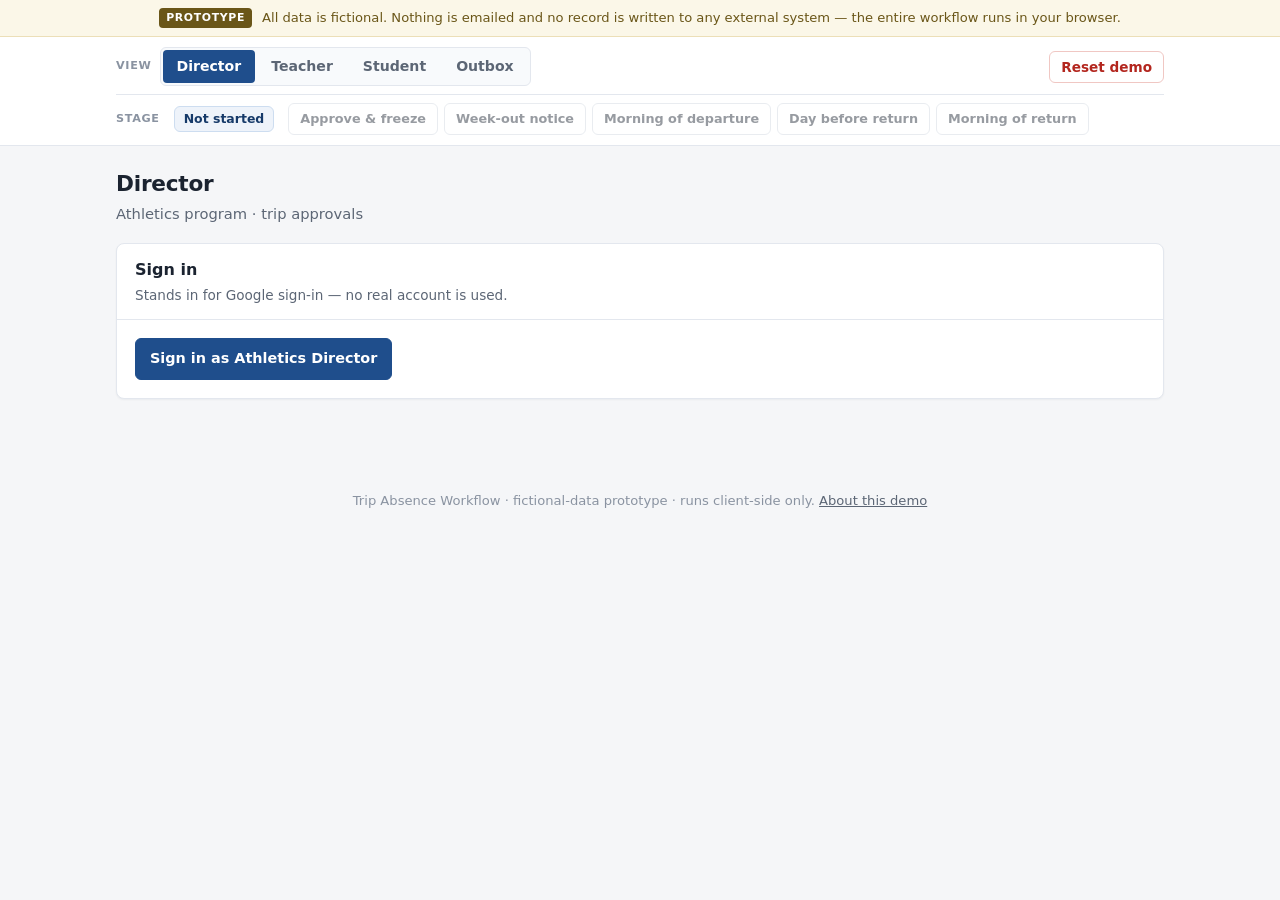
==== commit ecb9090a: "Force trip-sheet source text to stack via flex column; bust styles cache Make .source__main a vertic" ====
--- a/index.html
+++ b/index.html
@@ -9,7 +9,7 @@
   <meta name="description" content="Prototype of a school Trip Absence Workflow. Fictional data, no backend — runs entirely in the browser." />
   <title>Trip Absence Workflow — Prototype</title>
   <link rel="icon" href="data:image/svg+xml,<svg xmlns='http://www.w3.org/2000/svg' viewBox='0 0 100 100'><text y='.9em' font-size='90'>🧭</text></svg>" />
-  <link rel="stylesheet" href="./styles.css" />
+  <link rel="stylesheet" href="./styles.css?v=2" />
 </head>
 <body>
   <a class="skip-link" href="#view">Skip to content</a>
--- a/styles.css
+++ b/styles.css
@@ -219,7 +219,7 @@
 .source__btn:disabled { cursor: not-allowed; opacity: .85; }
 .source__icon { width: 30px; height: 30px; flex: none; display: grid; place-items: center; }
 .source__icon svg { width: 26px; height: 26px; display: block; }
-.source__main { flex: 1; min-width: 0; }
+.source__main { flex: 1; min-width: 0; display: flex; flex-direction: column; }
 .source__title { font-weight: 600; font-size: .92rem; }
 .source__desc { font-size: .8rem; color: var(--ink-soft); margin-top: 1px; }
 .source__hint { font-size: .72rem; color: var(--ink-faint); border: 1px dashed var(--border-strong);
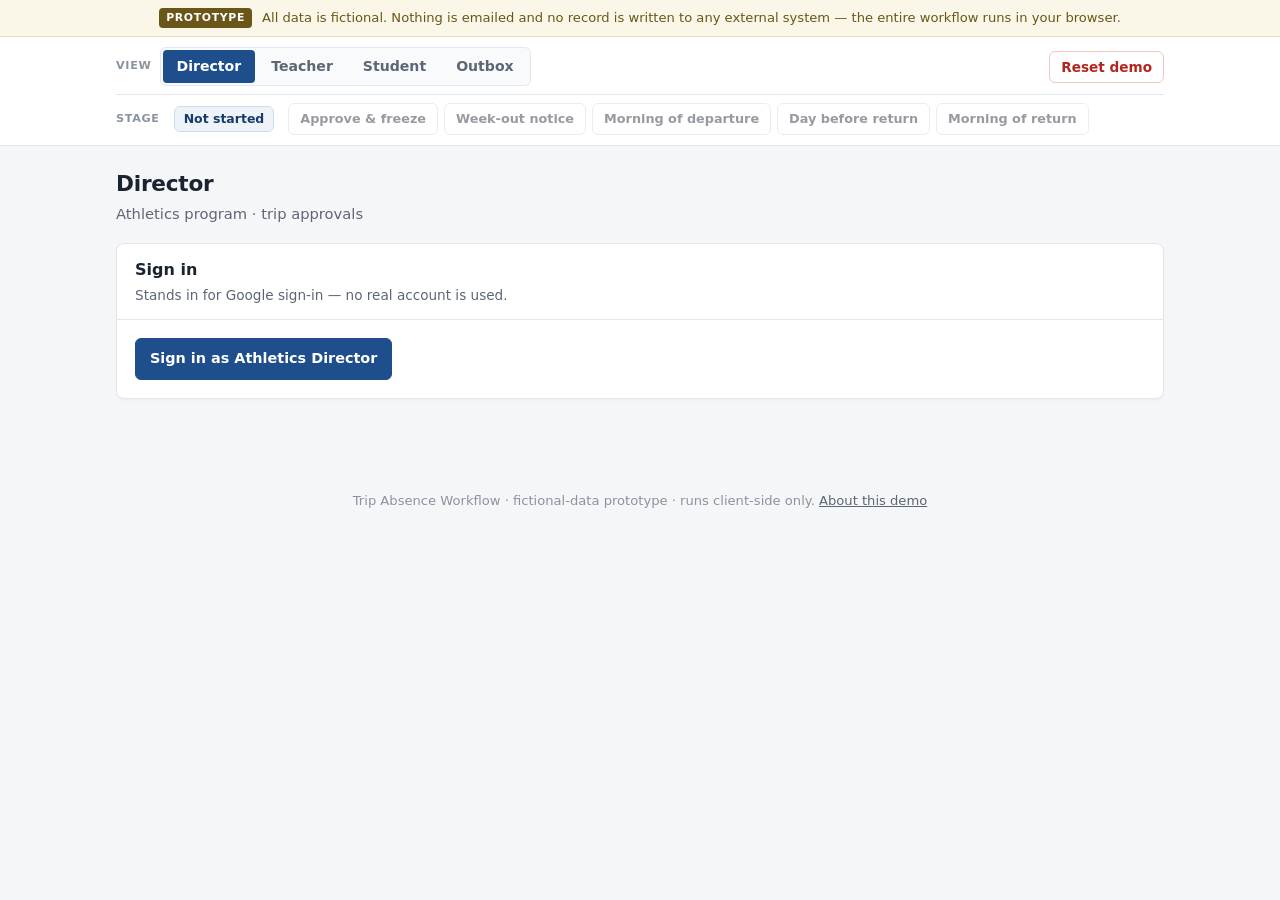
==== commit 20731132: "Real names, two-class teachers, and a nicer one-per-stage Outbox Data: - Replace 'Demo' placeholder " ====
--- a/index.html
+++ b/index.html
@@ -9,7 +9,7 @@
   <meta name="description" content="Prototype of a school Trip Absence Workflow. Fictional data, no backend — runs entirely in the browser." />
   <title>Trip Absence Workflow — Prototype</title>
   <link rel="icon" href="data:image/svg+xml,<svg xmlns='http://www.w3.org/2000/svg' viewBox='0 0 100 100'><text y='.9em' font-size='90'>🧭</text></svg>" />
-  <link rel="stylesheet" href="./styles.css?v=2" />
+  <link rel="stylesheet" href="./styles.css?v=3" />
 </head>
 <body>
   <a class="skip-link" href="#view">Skip to content</a>
--- a/styles.css
+++ b/styles.css
@@ -186,7 +186,13 @@
 tbody tr:hover td { background: var(--surface-2); }
 tr.flagged td { background: var(--amber-bg); }
 tr.flagged:hover td { background: #f7ebcf; }
+tr.not-travelling td { background: var(--red-bg); color: var(--ink-soft); }
+tr.not-travelling:hover td { background: #f7ddd9; }
+tr.not-travelling .cell-flag { color: var(--red); }
 .cell-flag { color: var(--amber); font-weight: 600; font-size: .8rem; white-space: normal; }
+.sheet-reload { font-weight: 700; font-size: .95rem; color: var(--accent-strong); text-align: center;
+  margin-top: 14px; padding: 12px 14px; background: var(--accent-soft);
+  border: 1px solid var(--accent-line); border-radius: var(--radius-sm); }
 .num { color: var(--ink-faint); font-variant-numeric: tabular-nums; }
 
 /* =========================================================================
@@ -275,15 +281,38 @@
   background: var(--accent-soft); border-radius: var(--radius-sm); padding: 11px 13px; font-size: .85rem; color: var(--ink); }
 .note-box b { color: var(--accent-strong); }
 
-/* Outbox email cards */
-.email { border: 1px solid var(--border); border-radius: var(--radius); background: var(--surface); box-shadow: var(--shadow-sm); }
+/* Outbox — each stage is a tinted group of one or more example emails */
+.outbox-group { border: 1px solid var(--border); border-radius: var(--radius);
+  padding: 14px 16px 16px; margin-bottom: 16px; }
+.outbox-group__title { font-size: .82rem; font-weight: 700; text-transform: uppercase;
+  letter-spacing: .05em; color: var(--ink-soft); margin-bottom: 12px; }
+/* Per-stage background shades (light) */
+.outbox-group--approved          { background: #eef3fb; border-color: #d6e2f3; }   /* notification */
+.outbox-group--week_out          { background: #eaf6ef; border-color: #cfe9da; }   /* week-out */
+.outbox-group--departure         { background: #fbf1e6; border-color: #f0dcc2; }   /* morning of departure */
+.outbox-group--day_before_return { background: #f4eefb; border-color: #e2d4f1; }   /* day before return */
+.outbox-group--morning_return    { background: #fdeef0; border-color: #f4d2d8; }   /* morning of return */
+.outbox-group--approved .outbox-group__title          { color: #2c4f86; }
+.outbox-group--week_out .outbox-group__title          { color: #2c6c49; }
+.outbox-group--departure .outbox-group__title         { color: #8a5a1e; }
+.outbox-group--day_before_return .outbox-group__title { color: #6a4699; }
+.outbox-group--morning_return .outbox-group__title    { color: #a23c4c; }
+
+.email { border: 1px solid var(--border); border-radius: var(--radius-sm);
+  background: var(--surface); box-shadow: var(--shadow-sm); overflow: hidden; }
 .email + .email { margin-top: 12px; }
-.email__head { padding: 12px 16px; border-bottom: 1px solid var(--border); }
-.email__subject { font-weight: 700; font-size: .95rem; }
-.email__meta { font-size: .8rem; color: var(--ink-soft); margin-top: 4px; }
-.email__meta b { color: var(--ink); font-weight: 600; }
-.email__body { padding: 14px 16px; white-space: pre-wrap; font-size: .88rem; color: var(--ink-soft); }
-.email__stage { font-size: .72rem; }
+.email__head { padding: 12px 16px; border-bottom: 1px solid var(--border); background: var(--surface-2); }
+.email__subject { font-weight: 700; font-size: .95rem; color: var(--ink); }
+.email__fields { display: grid; grid-template-columns: auto 1fr; gap: 2px 12px;
+  margin: 8px 0 0; font-size: .8rem; }
+.email__fields dt { color: var(--ink-faint); font-weight: 600; text-transform: uppercase;
+  letter-spacing: .03em; font-size: .68rem; align-self: center; }
+.email__fields dd { margin: 0; color: var(--ink-soft); }
+.email__body { padding: 14px 16px; white-space: pre-wrap; font-size: .88rem;
+  color: var(--ink); line-height: 1.55; }
+.email__link { margin: 14px 0 0; white-space: normal; }
+.email__link a { font-weight: 600; color: var(--accent); text-decoration: underline; cursor: pointer; }
+.email__link-note { display: block; font-size: .72rem; color: var(--ink-faint); margin-top: 2px; }
 
 /* Dashboard */
 .dash-group h3 { font-size: .95rem; margin: 20px 0 8px; color: var(--ink); }
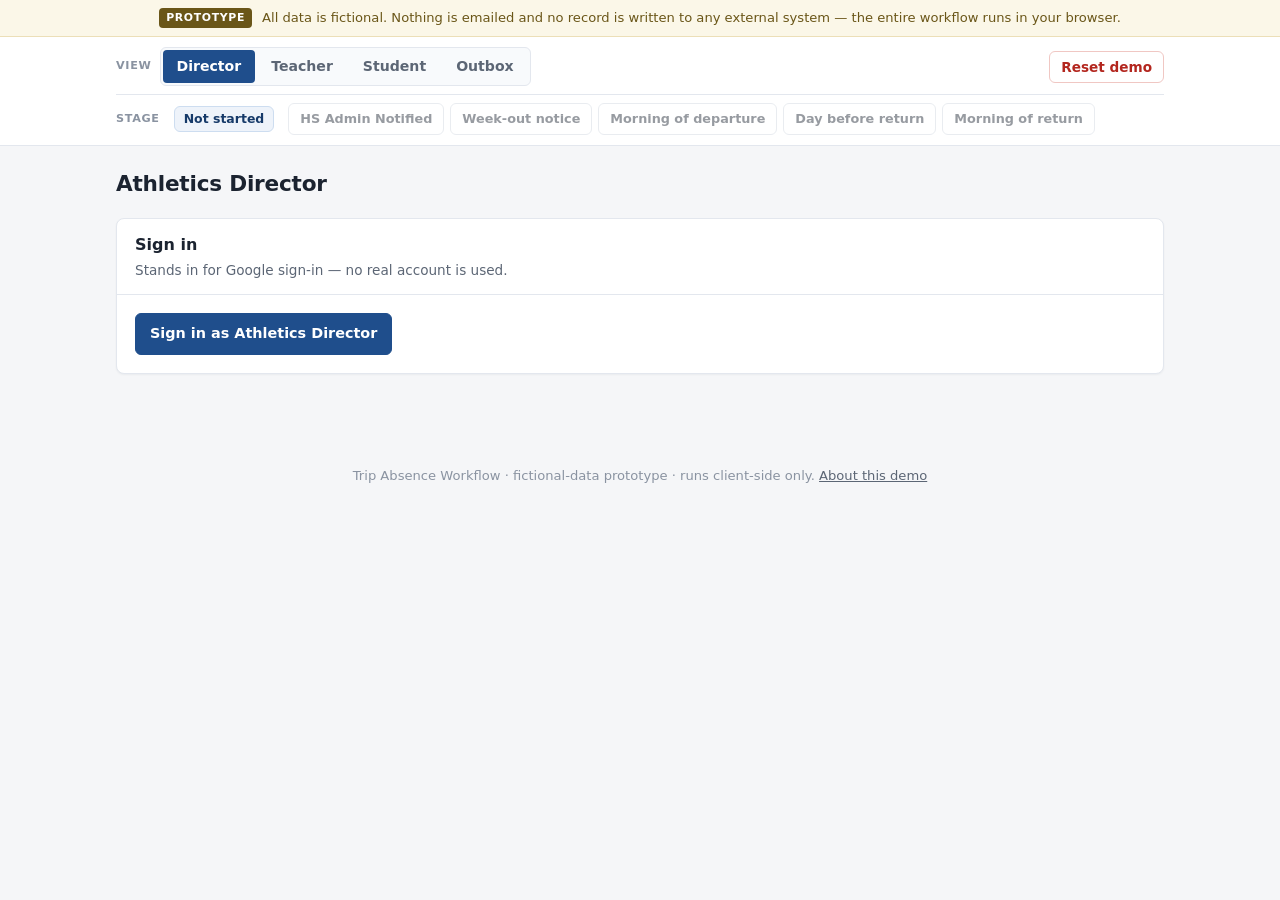
==== commit 1d75024b: "Director/teacher copy + flow: teacher Pre/Post tabs, wording, FYI fixes Director: - Header is just '" ====
--- a/index.html
+++ b/index.html
@@ -9,7 +9,7 @@
   <meta name="description" content="Prototype of a school Trip Absence Workflow. Fictional data, no backend — runs entirely in the browser." />
   <title>Trip Absence Workflow — Prototype</title>
   <link rel="icon" href="data:image/svg+xml,<svg xmlns='http://www.w3.org/2000/svg' viewBox='0 0 100 100'><text y='.9em' font-size='90'>🧭</text></svg>" />
-  <link rel="stylesheet" href="./styles.css?v=3" />
+  <link rel="stylesheet" href="./styles.css?v=4" />
 </head>
 <body>
   <a class="skip-link" href="#view">Skip to content</a>
--- a/styles.css
+++ b/styles.css
@@ -167,6 +167,7 @@
 .kv div { display: flex; flex-direction: column; gap: 2px; }
 .kv dt { font-size: .72rem; text-transform: uppercase; letter-spacing: .04em; color: var(--ink-faint); font-weight: 600; }
 .kv dd { margin: 0; font-weight: 600; font-size: .92rem; }
+.kv--center div { align-items: center; text-align: center; }
 
 /* Two-column Director layout: sheet (main) + side rail */
 .dir-grid { display: grid; grid-template-columns: 1fr; gap: 16px; align-items: start; }
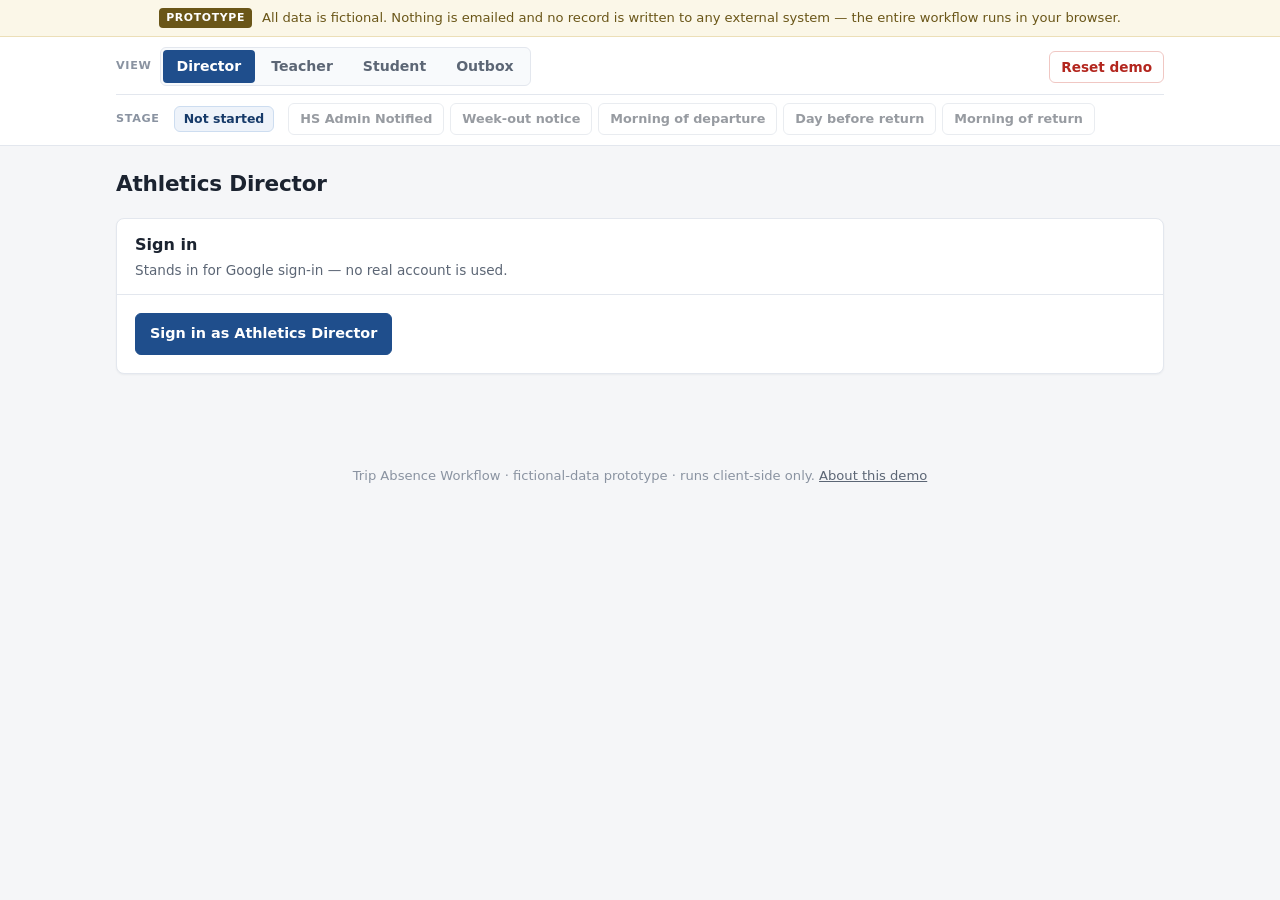
==== commit 5d91f357: "Student view contact pills + boxed post-return facts; refine outbox copy Student view: - Per-teacher" ====
--- a/index.html
+++ b/index.html
@@ -9,7 +9,7 @@
   <meta name="description" content="Prototype of a school Trip Absence Workflow. Fictional data, no backend — runs entirely in the browser." />
   <title>Trip Absence Workflow — Prototype</title>
   <link rel="icon" href="data:image/svg+xml,<svg xmlns='http://www.w3.org/2000/svg' viewBox='0 0 100 100'><text y='.9em' font-size='90'>🧭</text></svg>" />
-  <link rel="stylesheet" href="./styles.css?v=4" />
+  <link rel="stylesheet" href="./styles.css?v=5" />
 </head>
 <body>
   <a class="skip-link" href="#view">Skip to content</a>
--- a/styles.css
+++ b/styles.css
@@ -206,6 +206,19 @@
 .pill--amber { background: var(--amber-bg); color: var(--amber); border-color: var(--amber-line); } .pill--amber .dot { background: var(--amber); }
 .pill--green { background: var(--green-bg); color: var(--green); border-color: var(--green-line); } .pill--green .dot { background: var(--green); }
 .pill--neutral { background: var(--surface-2); color: var(--ink-soft); border-color: var(--border); } .pill--neutral .dot { background: var(--ink-faint); }
+.pill--orange { background: #fbeede; color: #9a5212; border-color: #f0d2af; } .pill--orange .dot { background: #d9731a; }
+
+/* Student view — per-subject facts on one line, post-return facts boxed */
+.subject { padding-top: 12px; }
+.subject--sep { margin-top: 12px; border-top: 1px solid var(--border); }
+.subject__name { font-weight: 700; font-size: .95rem; margin-bottom: 8px; }
+.subject__facts { display: flex; flex-wrap: wrap; align-items: stretch; gap: 12px; }
+.field-mini dt { font-size: .72rem; text-transform: uppercase; letter-spacing: .04em; color: var(--ink-faint); font-weight: 600; margin-bottom: 3px; }
+.field-mini dd { margin: 0; font-weight: 600; font-size: .92rem; }
+.field-mini--grow { flex: 1 1 200px; min-width: 160px; }
+/* Pale-yellow box: these are completed after the student returns. */
+.post-return { display: flex; flex-wrap: wrap; gap: 16px; background: #fbf6e3;
+  border: 1px solid #ecdfb8; border-radius: var(--radius-sm); padding: 9px 12px; }
 
 .chip { display: inline-block; background: var(--surface-2); border: 1px solid var(--border);
   border-radius: var(--radius-sm); padding: 2px 8px; font-size: .76rem; color: var(--ink-soft); font-weight: 500; }
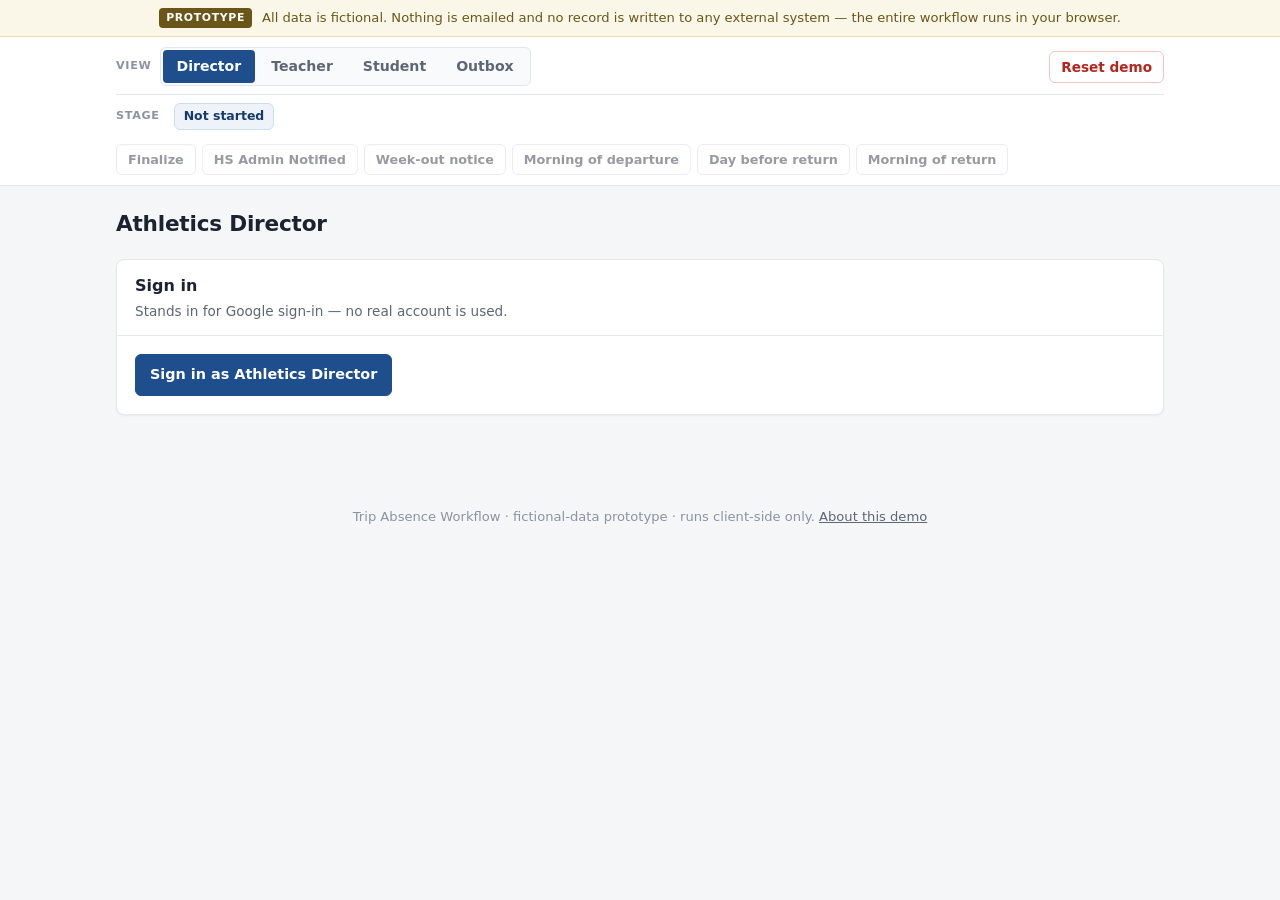
==== commit fcf3094f: "Split the first stage into Finalize and HS Admin Notified The lead stage button was labelled 'HS Adm" ====
--- a/index.html
+++ b/index.html
@@ -9,7 +9,7 @@
   <meta name="description" content="Prototype of a school Trip Absence Workflow. Fictional data, no backend — runs entirely in the browser." />
   <title>Trip Absence Workflow — Prototype</title>
   <link rel="icon" href="data:image/svg+xml,<svg xmlns='http://www.w3.org/2000/svg' viewBox='0 0 100 100'><text y='.9em' font-size='90'>🧭</text></svg>" />
-  <link rel="stylesheet" href="./styles.css?v=5" />
+  <link rel="stylesheet" href="./styles.css?v=6" />
 </head>
 <body>
   <a class="skip-link" href="#view">Skip to content</a>
--- a/styles.css
+++ b/styles.css
@@ -301,12 +301,12 @@
 .outbox-group__title { font-size: .82rem; font-weight: 700; text-transform: uppercase;
   letter-spacing: .05em; color: var(--ink-soft); margin-bottom: 12px; }
 /* Per-stage background shades (light) */
-.outbox-group--approved          { background: #eef3fb; border-color: #d6e2f3; }   /* notification */
+.outbox-group--notified          { background: #eef3fb; border-color: #d6e2f3; }   /* HS Admin notified */
 .outbox-group--week_out          { background: #eaf6ef; border-color: #cfe9da; }   /* week-out */
 .outbox-group--departure         { background: #fbf1e6; border-color: #f0dcc2; }   /* morning of departure */
 .outbox-group--day_before_return { background: #f4eefb; border-color: #e2d4f1; }   /* day before return */
 .outbox-group--morning_return    { background: #fdeef0; border-color: #f4d2d8; }   /* morning of return */
-.outbox-group--approved .outbox-group__title          { color: #2c4f86; }
+.outbox-group--notified .outbox-group__title          { color: #2c4f86; }
 .outbox-group--week_out .outbox-group__title          { color: #2c6c49; }
 .outbox-group--departure .outbox-group__title         { color: #8a5a1e; }
 .outbox-group--day_before_return .outbox-group__title { color: #6a4699; }
